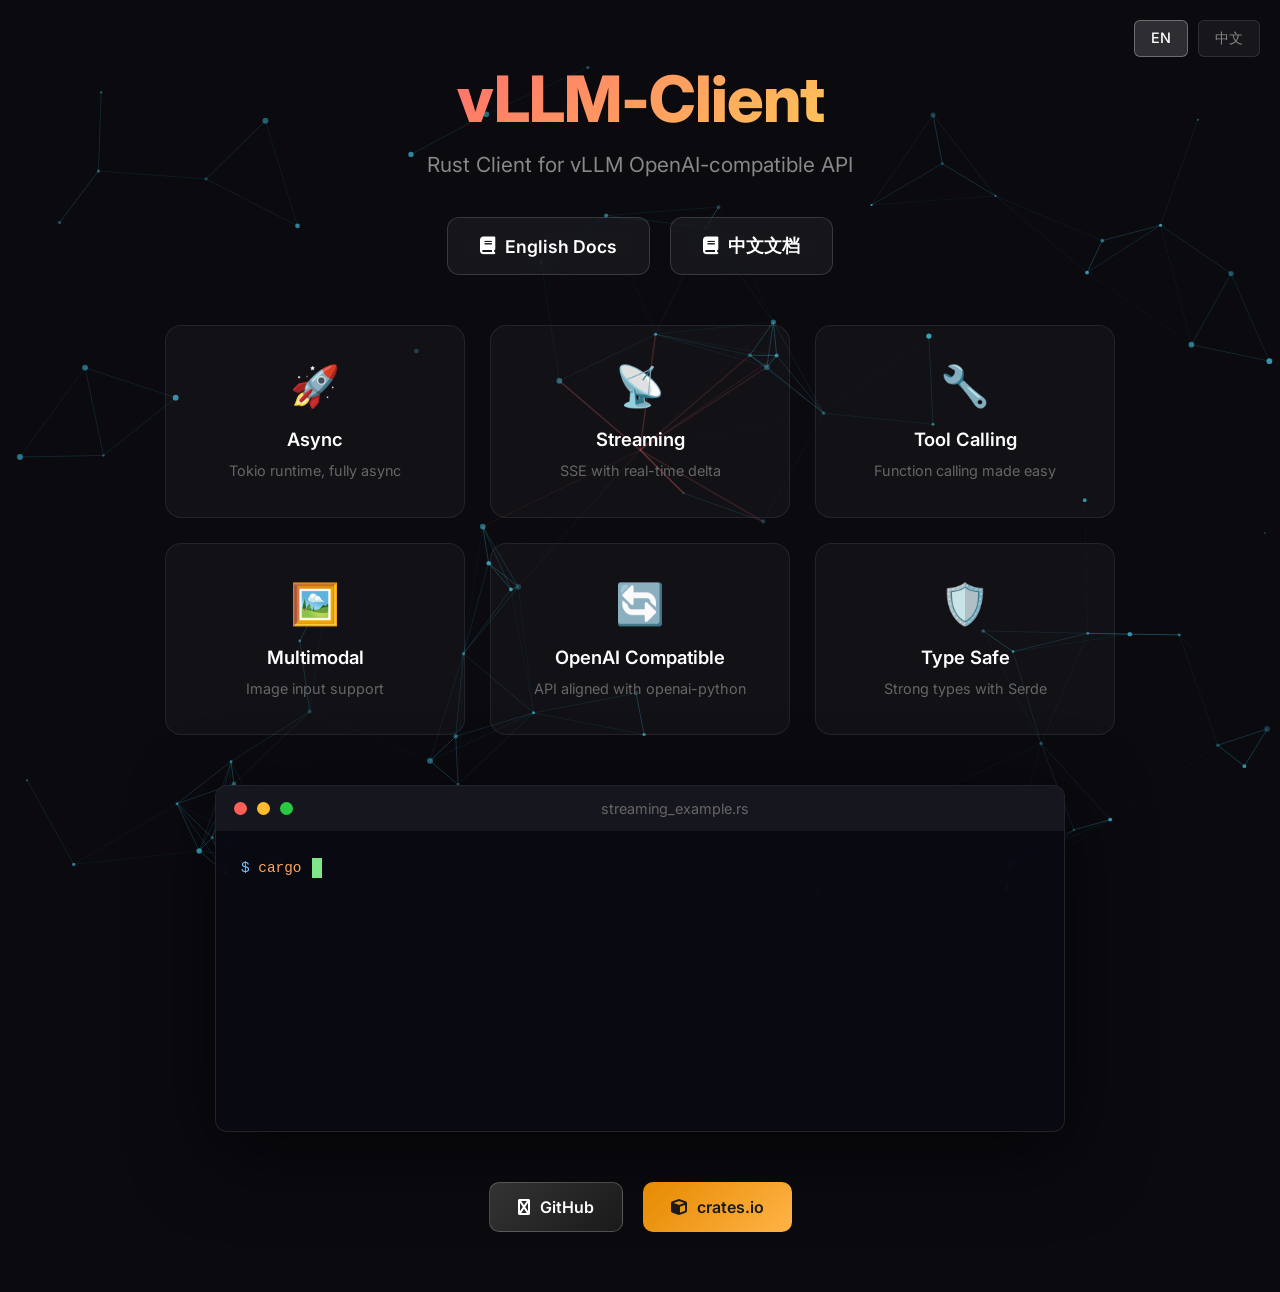
==== docs/landing/index.html @ 433e7b88 "feat: add standalone landing pages with GitHub Actions support Changes: - Remove mdbook index.hbs te" ====
<!DOCTYPE HTML>
<html lang="en">
<head>
    <meta charset="UTF-8">
    <meta name="viewport" content="width=device-width, initial-scale=1.0">
    <title>vLLM-Client - Rust Client for vLLM API</title>
    <meta name="description" content="A Rust client library for vLLM API with OpenAI-compatible interface">

    <!-- Favicon -->
    <link rel="icon" href="favicon.svg" type="image/svg+xml">
    <link rel="icon" href="favicon.png">

    <!-- Fonts -->
    <link rel="stylesheet" href="https://cdnjs.cloudflare.com/ajax/libs/font-awesome/6.4.0/css/all.min.css">
    <link rel="stylesheet" href="https://fonts.googleapis.com/css2?family=Inter:wght@400;500;600;700;800&display=swap">

    <style>
        * { margin: 0; padding: 0; box-sizing: border-box; }

        html, body {
            width: 100%;
            min-height: 100vh;
            font-family: 'Inter', -apple-system, BlinkMacSystemFont, 'Segoe UI', sans-serif;
            background: #0a0a0f;
            color: #e0e0e0;
            overflow-x: hidden;
        }

        /* Particle Canvas */
        #particles-canvas {
            position: fixed;
            top: 0;
            left: 0;
            width: 100%;
            height: 100%;
            z-index: 0;
            pointer-events: none;
        }

        /* Main Container */
        .landing-container {
            position: relative;
            z-index: 1;
            min-height: 100vh;
            display: flex;
            flex-direction: column;
            align-items: center;
            padding: 60px 20px;
        }

        /* Language Switcher - Top Right */
        .lang-switcher {
            position: fixed;
            top: 20px;
            right: 20px;
            display: flex;
            gap: 10px;
            z-index: 100;
        }

        .lang-btn {
            padding: 8px 16px;
            border-radius: 6px;
            text-decoration: none;
            color: #888;
            font-weight: 500;
            font-size: 0.9rem;
            transition: all 0.3s ease;
            border: 1px solid rgba(255,255,255,0.1);
            background: rgba(255,255,255,0.05);
        }

        .lang-btn:hover {
            background: rgba(255,255,255,0.1);
            color: #fff;
        }

        .lang-btn.active {
            background: rgba(255,255,255,0.15);
            color: #fff;
            border-color: rgba(255,255,255,0.3);
        }

        /* Logo Section */
        .logo-section {
            text-align: center;
            margin-bottom: 40px;
        }

        .logo-title {
            font-size: 4rem;
            font-weight: 800;
            letter-spacing: -1px;
            background: linear-gradient(135deg, #ff6b6b, #feca57, #48dbfb, #ff9ff3);
            background-size: 300% 300%;
            -webkit-background-clip: text;
            -webkit-text-fill-color: transparent;
            background-clip: text;
            animation: gradient-shift 8s ease infinite;
        }

        @keyframes gradient-shift {
            0%, 100% { background-position: 0% 50%; }
            50% { background-position: 100% 50%; }
        }

        .logo-subtitle {
            font-size: 1.3rem;
            color: #888;
            margin-top: 15px;
            font-weight: 400;
        }

        /* Centered Doc Buttons */
        .doc-buttons {
            display: flex;
            gap: 20px;
            margin-bottom: 50px;
        }

        .doc-btn {
            display: inline-flex;
            align-items: center;
            gap: 10px;
            padding: 16px 32px;
            border-radius: 12px;
            text-decoration: none;
            color: #fff;
            font-weight: 600;
            font-size: 1.1rem;
            transition: all 0.3s ease;
            border: 1px solid rgba(255,255,255,0.15);
            background: rgba(255,255,255,0.05);
            backdrop-filter: blur(10px);
        }

        .doc-btn:hover {
            transform: translateY(-3px) scale(1.02);
            background: rgba(255,255,255,0.12);
            border-color: rgba(255,255,255,0.3);
            box-shadow: 0 15px 50px rgba(0,0,0,0.4);
        }

        /* Features Grid */
        .features-grid {
            display: grid;
            grid-template-columns: repeat(3, 1fr);
            gap: 25px;
            max-width: 950px;
            width: 100%;
            margin-bottom: 50px;
        }

        .feature-card {
            background: rgba(255,255,255,0.03);
            border: 1px solid rgba(255,255,255,0.08);
            border-radius: 16px;
            padding: 35px 25px;
            text-align: center;
            transition: all 0.4s cubic-bezier(0.175, 0.885, 0.32, 1.275);
            cursor: default;
        }

        .feature-card:hover {
            transform: translateY(-8px);
            background: rgba(255,255,255,0.06);
            border-color: rgba(255,255,255,0.2);
            box-shadow: 0 20px 60px rgba(0,0,0,0.4), 0 0 30px rgba(72, 219, 251, 0.1);
        }

        .feature-icon { font-size: 2.5rem; margin-bottom: 18px; }
        .feature-title { font-size: 1.15rem; font-weight: 600; color: #fff; margin-bottom: 10px; }
        .feature-desc { font-size: 0.9rem; color: #666; line-height: 1.5; }

        /* Terminal */
        .terminal-wrapper {
            width: 100%;
            max-width: 850px;
            margin-bottom: 50px;
        }

        .terminal-window {
            background: rgba(10, 10, 20, 0.95);
            border-radius: 12px;
            border: 1px solid rgba(255,255,255,0.1);
            overflow: hidden;
            box-shadow: 0 20px 80px rgba(0,0,0,0.5);
        }

        .terminal-header {
            background: rgba(255,255,255,0.05);
            padding: 14px 18px;
            display: flex;
            align-items: center;
            gap: 10px;
        }

        .terminal-dot { width: 13px; height: 13px; border-radius: 50%; }
        .terminal-dot.red { background: #ff5f56; }
        .terminal-dot.yellow { background: #ffbd2e; }
        .terminal-dot.green { background: #27ca40; }

        .terminal-title {
            flex: 1;
            text-align: center;
            color: #666;
            font-size: 0.9rem;
        }

        .terminal-body {
            padding: 25px;
            font-family: 'JetBrains Mono', 'Fira Code', 'Consolas', monospace;
            font-size: 0.9rem;
            line-height: 1.7;
            color: #7ee787;
            min-height: 300px;
        }

        .comment { color: #6a737d; }
        .keyword { color: #ff7b72; }
        .string { color: #a5d6ff; }
        .function { color: #d2a8ff; }
        .macro { color: #ffa657; }
        .prompt { color: #79c0ff; }
        .attr { color: #7ee787; }

        .cursor {
            display: inline-block;
            width: 10px;
            height: 20px;
            background: #7ee787;
            animation: blink 1s step-end infinite;
            vertical-align: middle;
            margin-left: 2px;
        }

        @keyframes blink { 50% { opacity: 0; } }

        /* Social Links */
        .social-links { display: flex; gap: 20px; }

        .social-btn {
            display: inline-flex;
            align-items: center;
            gap: 10px;
            padding: 14px 28px;
            border-radius: 10px;
            text-decoration: none;
            font-weight: 600;
            font-size: 1rem;
            transition: all 0.3s ease;
        }

        .social-btn.github {
            background: linear-gradient(135deg, #333, #1a1a1a);
            color: #fff;
            border: 1px solid rgba(255,255,255,0.2);
        }

        .social-btn.github:hover {
            transform: translateY(-3px);
            box-shadow: 0 10px 40px rgba(0,0,0,0.4);
        }

        .social-btn.crates {
            background: linear-gradient(135deg, #e68a00, #ffb347);
            color: #1a1a1a;
        }

        .social-btn.crates:hover {
            transform: translateY(-3px);
            box-shadow: 0 10px 40px rgba(230, 138, 0, 0.3);
        }

        /* Responsive */
        @media (max-width: 900px) {
            .features-grid { grid-template-columns: repeat(2, 1fr); gap: 20px; }
        }

        @media (max-width: 600px) {
            .logo-title { font-size: 2.5rem; }
            .features-grid { grid-template-columns: 1fr; gap: 15px; }
            .doc-buttons { flex-direction: column; }
            .terminal-body { font-size: 0.8rem; padding: 15px; }
            .social-links { flex-direction: column; }
        }
    </style>
</head>
<body>
    <canvas id="particles-canvas"></canvas>

    <div class="landing-container">
        <!-- Language Switcher -->
        <div class="lang-switcher">
            <a href="index.html" class="lang-btn active">EN</a>
            <a href="zh/index.html" class="lang-btn">中文</a>
        </div>

        <!-- Logo -->
        <div class="logo-section">
            <h1 class="logo-title">vLLM-Client</h1>
            <p class="logo-subtitle">Rust Client for vLLM OpenAI-compatible API</p>
        </div>

        <!-- Doc Buttons -->
        <div class="doc-buttons">
            <a href="getting-started.html" class="doc-btn">
                <i class="fa fa-book"></i> English Docs
            </a>
            <a href="zh/getting-started.html" class="doc-btn">
                <i class="fa fa-book"></i> 中文文档
            </a>
        </div>

        <!-- Features -->
        <div class="features-grid">
            <div class="feature-card">
                <div class="feature-icon">🚀</div>
                <div class="feature-title">Async</div>
                <div class="feature-desc">Tokio runtime, fully async</div>
            </div>
            <div class="feature-card">
                <div class="feature-icon">📡</div>
                <div class="feature-title">Streaming</div>
                <div class="feature-desc">SSE with real-time delta</div>
            </div>
            <div class="feature-card">
                <div class="feature-icon">🔧</div>
                <div class="feature-title">Tool Calling</div>
                <div class="feature-desc">Function calling made easy</div>
            </div>
            <div class="feature-card">
                <div class="feature-icon">🖼️</div>
                <div class="feature-title">Multimodal</div>
                <div class="feature-desc">Image input support</div>
            </div>
            <div class="feature-card">
                <div class="feature-icon">🔄</div>
                <div class="feature-title">OpenAI Compatible</div>
                <div class="feature-desc">API aligned with openai-python</div>
            </div>
            <div class="feature-card">
                <div class="feature-icon">🛡️</div>
                <div class="feature-title">Type Safe</div>
                <div class="feature-desc">Strong types with Serde</div>
            </div>
        </div>

        <!-- Terminal -->
        <div class="terminal-wrapper">
            <div class="terminal-window">
                <div class="terminal-header">
                    <div class="terminal-dot red"></div>
                    <div class="terminal-dot yellow"></div>
                    <div class="terminal-dot green"></div>
                    <div class="terminal-title">streaming_example.rs</div>
                </div>
                <div class="terminal-body" id="terminal-content"></div>
            </div>
        </div>

        <!-- Social -->
        <div class="social-links">
            <a href="https://github.com/limoncc/vllm-client" class="social-btn github" target="_blank">
                <i class="fa fa-github"></i> GitHub
            </a>
            <a href="https://crates.io/crates/vllm-client" class="social-btn crates" target="_blank">
                <i class="fa fa-cube"></i> crates.io
            </a>
        </div>
    </div>

    <script>
        // Particles
        (function() {
            var canvas = document.getElementById('particles-canvas');
            if (!canvas) return;
            var ctx = canvas.getContext('2d');
            var particles = [];
            var particleCount = 80;

            function resize() {
                canvas.width = window.innerWidth;
                canvas.height = window.innerHeight;
            }
            resize();
            window.addEventListener('resize', resize);

            var mouse = { x: window.innerWidth / 2, y: window.innerHeight / 2 };
            document.addEventListener('mousemove', function(e) {
                mouse.x = e.clientX;
                mouse.y = e.clientY;
            });

            function Particle() {
                this.x = Math.random() * canvas.width;
                this.y = Math.random() * canvas.height;
                this.vx = (Math.random() - 0.5) * 0.5;
                this.vy = (Math.random() - 0.5) * 0.5;
                this.radius = Math.random() * 2 + 1;
                this.color = 'rgba(72, 219, 251, ' + (Math.random() * 0.5 + 0.2) + ')';
            }

            Particle.prototype.update = function() {
                this.x += this.vx;
                this.y += this.vy;
                if (this.x < 0) this.x = canvas.width;
                if (this.x > canvas.width) this.x = 0;
                if (this.y < 0) this.y = canvas.height;
                if (this.y > canvas.height) this.y = 0;
            };

            Particle.prototype.draw = function() {
                ctx.beginPath();
                ctx.arc(this.x, this.y, this.radius, 0, Math.PI * 2);
                ctx.fillStyle = this.color;
                ctx.fill();
            };

            for (var i = 0; i < particleCount; i++) {
                particles.push(new Particle());
            }

            function drawConnections() {
                for (var i = 0; i < particles.length; i++) {
                    for (var j = i + 1; j < particles.length; j++) {
                        var dx = particles[i].x - particles[j].x;
                        var dy = particles[i].y - particles[j].y;
                        var dist = Math.sqrt(dx * dx + dy * dy);
                        if (dist < 150) {
                            var opacity = 1 - (dist / 150);
                            ctx.beginPath();
                            ctx.strokeStyle = 'rgba(72, 219, 251, ' + (opacity * 0.3) + ')';
                            ctx.lineWidth = 1;
                            ctx.moveTo(particles[i].x, particles[i].y);
                            ctx.lineTo(particles[j].x, particles[j].y);
                            ctx.stroke();
                        }
                    }
                }
                for (var i = 0; i < particles.length; i++) {
                    var dx = particles[i].x - mouse.x;
                    var dy = particles[i].y - mouse.y;
                    var dist = Math.sqrt(dx * dx + dy * dy);
                    if (dist < 200) {
                        var opacity = 1 - (dist / 200);
                        ctx.beginPath();
                        ctx.strokeStyle = 'rgba(255, 107, 107, ' + (opacity * 0.5) + ')';
                        ctx.lineWidth = 1.5;
                        ctx.moveTo(particles[i].x, particles[i].y);
                        ctx.lineTo(mouse.x, mouse.y);
                        ctx.stroke();
                    }
                }
            }

            function animate() {
                ctx.clearRect(0, 0, canvas.width, canvas.height);
                for (var i = 0; i < particles.length; i++) {
                    particles[i].update();
                    particles[i].draw();
                }
                drawConnections();
                requestAnimationFrame(animate);
            }
            animate();
        })();

        // Typewriter
        var codeLines = [
            '<span class="prompt">$</span> <span class="macro">cargo</span> add vllm-client',
            '',
            '<span class="comment">// Use the client</span>',
            '<span class="keyword">use</span> vllm_client::VllmClient;',
            '<span class="keyword">use</span> serde_json::json;',
            '',
            '<span class="attr">#[tokio::main]</span>',
            '<span class="keyword">async fn</span> main() <span class="keyword">-&gt;</span> Result&lt;()&gt; {',
            '    <span class="keyword">let</span> client = VllmClient::new(<span class="string">"http://localhost:8000"</span>);',
            '',
            '    <span class="keyword">let</span> <span class="keyword">mut</span> stream = client.chat()',
            '        .completions()',
            '        .create()',
            '        .messages(json!([',
            '            {<span class="string">"role"</span>: <span class="string">"user"</span>, <span class="string">"content"</span>: <span class="string">"Hello!"</span>}',
            '        ]))',
            '        .stream(<span class="macro">true</span>)',
            '        .send_stream()',
            '        .await?;',
            '',
            '    <span class="keyword">while let</span> Some(event) = stream.next().<span class="function">await</span> {',
            '        <span class="keyword">if let</span> StreamEvent::Content(delta) = event {',
            '            print!(<span class="string">"{}"</span>, delta);',
            '        }',
            '    }',
            '}',
            ''
        ];

        var lineIndex = 0, charIndex = 0, isTag = false, currentHtml = '';

        function typeWriter() {
            if (lineIndex < codeLines.length) {
                var line = codeLines[lineIndex];
                if (charIndex < line.length) {
                    var ch = line[charIndex];
                    if (ch === '<') isTag = true;
                    currentHtml += ch;
                    if (ch === '>') isTag = false;
                    charIndex++;
                    document.getElementById('terminal-content').innerHTML = currentHtml + '<span class="cursor"></span>';
                    setTimeout(typeWriter, isTag ? 0 : 15);
                } else {
                    currentHtml += '\n';
                    charIndex = 0;
                    lineIndex++;
                    document.getElementById('terminal-content').innerHTML = currentHtml + '<span class="cursor"></span>';
                    setTimeout(typeWriter, 100);
                }
            } else {
                document.getElementById('terminal-content').innerHTML = currentHtml;
            }
        }
        setTimeout(typeWriter, 1000);
    </script>
</body>
</html>
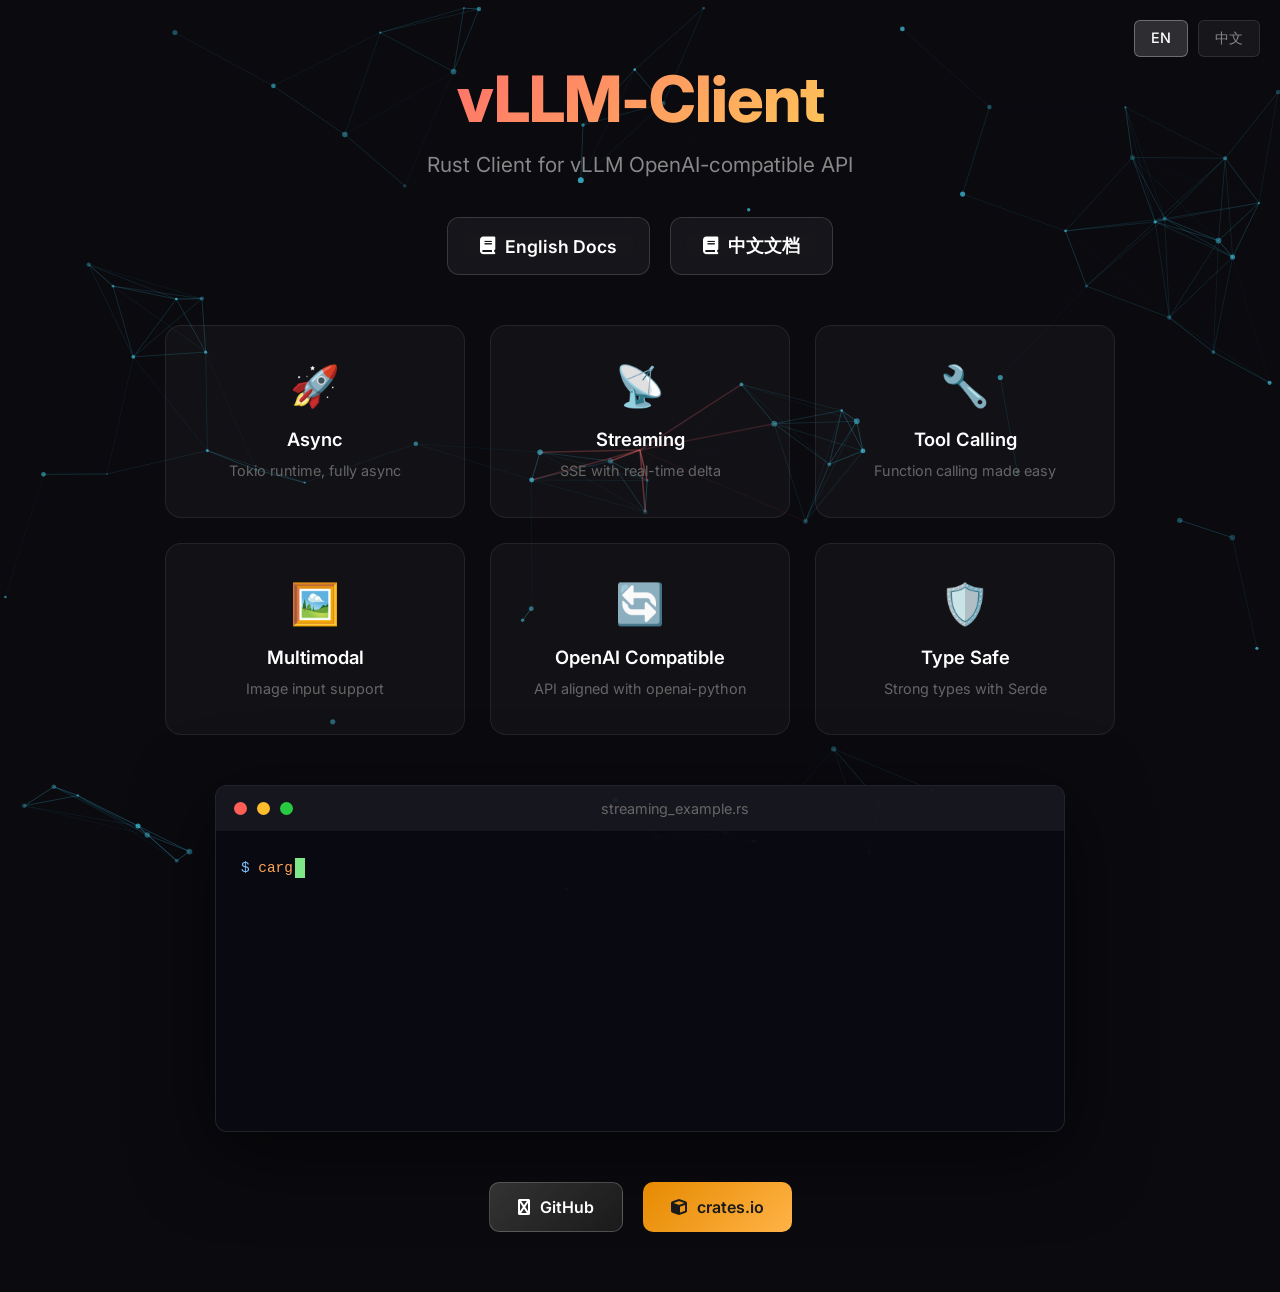
==== commit e4adb422: "fix: add white-space pre-wrap for terminal code display Ensure code in terminal window wraps correct" ====
--- a/docs/landing/index.html
+++ b/docs/landing/index.html
@@ -214,6 +214,8 @@
             line-height: 1.7;
             color: #7ee787;
             min-height: 300px;
+            white-space: pre-wrap;
+            word-break: break-word;
         }
 
         .comment { color: #6a737d; }
